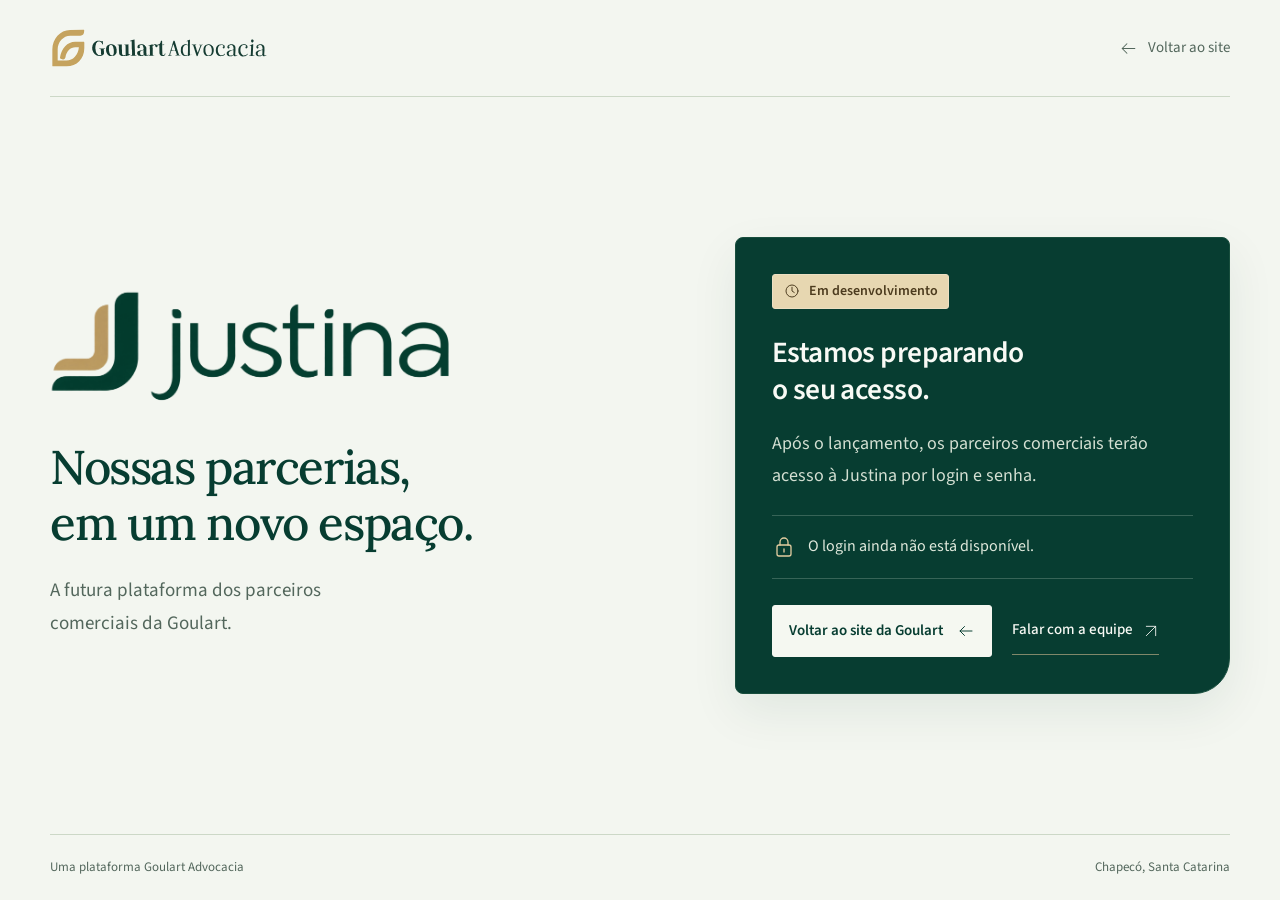
==== justina.html @ af2ab2da "feat: add Goulart website, Justina access and national presence" ====
<!doctype html>
<html lang="pt-BR">
<head>
  <meta charset="UTF-8"><meta name="viewport" content="width=device-width, initial-scale=1">
  <meta name="theme-color" content="#f3f6f0">
  <meta name="description" content="Justina, a futura plataforma dos parceiros comerciais da Goulart Advocacia. Conheça o novo espaço, que está em desenvolvimento.">
  <title>Justina | Área de parceiros Goulart</title>
  <link rel="icon" type="image/png" href="assets/justina/icone.png">
  <link rel="preload" href="assets/fonts/lora-500.ttf" as="font" type="font/ttf" crossorigin>
  <link rel="preload" href="assets/fonts/source-sans-3-400.ttf" as="font" type="font/ttf" crossorigin>
  <link rel="stylesheet" href="styles.css?v=18">
</head>
<body class="justina-page">
<a class="skip-link" href="#justina-content">Ir para o conteúdo</a>
<header class="justina-header">
  <a class="justina-goulart" href="index.html" aria-label="Voltar ao site da Goulart Advocacia"><img src="assets/goulart/logo-horizontal.svg" alt="" width="1200" height="240" decoding="async"></a>
  <a class="justina-back" href="index.html"><svg aria-hidden="true" viewBox="0 0 24 24"><path d="M20 12H4m6-6-6 6 6 6"/></svg>Voltar ao site</a>
</header>
<main class="justina-main" id="justina-content" tabindex="-1">
  <section class="justina-introduction" aria-labelledby="justina-title">
    <div class="justina-logo-viewport justina-logo"><img src="assets/justina/logo.png" alt="Justina" width="1944" height="809" fetchpriority="high" decoding="async"></div>
    <h1 id="justina-title">Nossas parcerias, em um novo espaço.</h1>
    <p>A futura plataforma dos parceiros comerciais da Goulart.</p>
  </section>
  <aside class="justina-notice" aria-labelledby="justina-notice-title">
    <p class="justina-status"><svg aria-hidden="true" viewBox="0 0 24 24"><circle cx="12" cy="12" r="8"/><path d="M12 7v5l3 2"/></svg>Em desenvolvimento</p>
    <h2 id="justina-notice-title">Estamos preparando o seu acesso.</h2>
    <p class="justina-description">Após o lançamento, os parceiros comerciais terão acesso à Justina por login e senha.</p>
    <div class="justina-access-state"><svg aria-hidden="true" viewBox="0 0 24 24"><rect x="5" y="10" width="14" height="11" rx="2"/><path d="M8 10V7a4 4 0 0 1 8 0v3m-4 4v3"/></svg><p>O login ainda não está disponível.</p></div>
    <div class="justina-actions"><a class="justina-return" href="index.html">Voltar ao site da Goulart<svg aria-hidden="true" viewBox="0 0 24 24"><path d="M20 12H4m6-6-6 6 6 6"/></svg></a><a class="justina-support" href="https://wa.me/5549998126093" target="_blank" rel="noopener noreferrer">Falar com a equipe<svg aria-hidden="true" viewBox="0 0 24 24"><path d="M5 19 19 5M5 5h14v14"/></svg></a></div>
  </aside>
</main>
<footer class="justina-footer"><p>Uma plataforma Goulart Advocacia</p><p>Chapecó, Santa Catarina</p></footer>
</body>
</html>
---- styles.css ----
/* Font files served with the site; licenses in assets/fonts/. */
@font-face { font-family: 'Lora'; font-style: normal; font-weight: 500; font-display: swap; src: url('assets/fonts/lora-500.ttf') format('truetype'); }
@font-face { font-family: 'Source Sans 3'; font-style: normal; font-weight: 400; font-display: swap; src: url('assets/fonts/source-sans-3-400.ttf') format('truetype'); }
@font-face { font-family: 'Source Sans 3'; font-style: normal; font-weight: 500; font-display: swap; src: url('assets/fonts/source-sans-3-500.ttf') format('truetype'); }
@font-face { font-family: 'Source Sans 3'; font-style: normal; font-weight: 600; font-display: swap; src: url('assets/fonts/source-sans-3-600.ttf') format('truetype'); }
@font-face { font-family: 'Source Sans 3'; font-style: normal; font-weight: 700; font-display: swap; src: url('assets/fonts/source-sans-3-700.ttf') format('truetype'); }
/* Goulart — landscape, document, continuity. */
:root {
  --forest: #153c32; --deep: #102e28; --paper: #f3f5f1; --white: #fff;
  --ink: #203e35; --muted: #50645c; --bronze: #d0bb90; --line: #d2ddd4;
  --bronze-ink: #70582f; --on-dark: #f8faf5; --on-dark-muted: #c5d6c8;
  --focus: #255d49;
  --serif: 'Lora', Georgia, serif; --sans: 'Source Sans 3', -apple-system, sans-serif;
  --text-size: 18px; --heading-size: clamp(34px, 3.25vw, 50px);
  --gutter: max(28px, calc((100vw - 1280px)/2));
  --space: clamp(88px, 8vw, 136px);
  --ease: cubic-bezier(.22,.68,0,1.01);
}
* { box-sizing: border-box; }
html { scroll-behavior: smooth; scroll-padding-top: 116px; }
body { margin: 0; background: var(--paper); color: var(--ink); font: var(--text-size)/1.75 var(--sans); -webkit-font-smoothing: antialiased; font-kerning: normal; font-synthesis: none; }
h1,h2,h3,h4,p { margin: 0; }
h1,h2,h3 { font-family: var(--serif); font-weight: 500; text-wrap: balance; }
::selection { background: var(--bronze); color: var(--deep); }
p,dd { text-wrap: pretty; }
a { color: inherit; text-decoration: none; }
button { font: inherit; cursor: pointer; }
a,button,summary { -webkit-tap-highlight-color: transparent; }
a:focus-visible,button:focus-visible,summary:focus-visible { outline: 2px solid var(--focus); outline-offset: 5px; }
.header,.hero { --focus: #e6cf9d; }
svg { width: 24px; height: 24px; fill: none; stroke: currentColor; stroke-width: 1.3; stroke-linecap: round; stroke-linejoin: round; flex-shrink: 0; }
[hidden] { display: none !important; }
.svg-library { position: absolute; width: 0; height: 0; overflow: hidden; }
.sr-only { position: absolute; width: 1px; height: 1px; overflow: hidden; clip: rect(0,0,0,0); white-space: nowrap; }
.skip-link { position: fixed; top: -80px; left: 20px; z-index: 80; padding: 12px 20px; background: #fff; color: var(--ink); }
.skip-link:focus { top: 12px; }
.reading-progress { position: fixed; inset: 0 0 auto; height: 3px; z-index: 60; background: #a0814a; transform: scaleX(var(--page-progress,0)); transform-origin: left; pointer-events: none; }
/* Navigation is a fixed, transparent layer that becomes mineral on scroll. */
.header { --nav-hover: #ffffff14; --nav-rule: #ffffff30; --nav-active: #e3cfaa; position: fixed; inset: 0 0 auto; z-index: 50; isolation: isolate; padding: 24px var(--gutter) 0; color: var(--on-dark); transition: background .25s,padding .25s,box-shadow .25s; }
.header-shell { position: relative; display: flex; align-items: center; justify-content: space-between; gap: 28px; min-height: 58px; padding-bottom: 22px; border-bottom: 1px solid var(--nav-rule); }
.header.is-scrolled { --focus: #255d49; --nav-hover: #e4ecdf; --nav-rule: #cad6c5; --nav-active: #153c32; padding: 14px var(--gutter); background: #f4f6f2f5; color: var(--ink); box-shadow: 0 4px 24px #102e2812; backdrop-filter: blur(16px); -webkit-backdrop-filter: blur(16px); }
.header.is-scrolled .header-shell { min-height: 54px; padding-bottom: 0; border-color: transparent; }
.header nav { display: flex; align-items: center; gap: 8px; }
.nav-services { position: relative; }
.nav-disclosure,.nav-link { position: relative; display: inline-flex; align-items: center; justify-content: space-between; gap: 10px; min-height: 48px; padding: 12px 14px; border: 0; border-radius: 4px; background: transparent; color: inherit; font: 500 16px/1.5 var(--sans); white-space: nowrap; transition: background .2s,color .2s; }
.nav-disclosure>svg { width: 17px; height: 17px; transition: transform .2s; }
.nav-disclosure[aria-expanded=true]>svg { transform: rotate(180deg); }
.nav-disclosure:hover,.nav-link:hover,.nav-disclosure[aria-expanded=true] { background: var(--nav-hover); }
.nav-disclosure.is-current,.nav-link.is-current { color: var(--nav-active); }
.nav-disclosure.is-current:after,.nav-link.is-current:after { content: ''; position: absolute; left: 14px; right: 14px; bottom: 5px; height: 2px; background: currentColor; }
.nav-practice { --focus: #255d49; position: absolute; top: calc(100% + 18px); left: 0; width: 640px; padding: 26px; border: 1px solid #d2ddd4; border-radius: 8px; background: #f8faf6; color: var(--ink); box-shadow: 0 24px 64px #102e2833; }
.nav-practice-intro { margin-bottom: 16px; color: var(--muted); font-size: 15px; font-weight: 500; }
.nav-practice-links { display: grid; grid-template-columns: repeat(2,minmax(0,1fr)); gap: 8px; }
.nav-practice-links>a { display: flex; align-items: center; gap: 14px; min-width: 0; min-height: 88px; padding: 16px 12px; border-radius: 4px; transition: background .2s; }
.nav-practice-links>a:hover { background: #e5edde; }
.nav-practice-links>a>svg { width: 25px; height: 25px; color: #4e6b43; }
.nav-practice-links>a>span { min-width: 0; }
.nav-practice-links strong { display: block; font-size: 18px; font-weight: 600; line-height: 1.4; }
.nav-practice-links small { display: block; margin-top: 4px; color: var(--muted); font-size: 14px; line-height: 1.5; }
.nav-practice-all { display: flex; align-items: center; justify-content: space-between; gap: 20px; min-height: 54px; margin-top: 16px; padding: 18px 12px 0; border-top: 1px solid var(--line); color: var(--ink); font-size: 15px; font-weight: 600; line-height: 1.5; }
.nav-practice-all>svg { width: 18px; height: 18px; }
.nav-fallback,.menu-toggle { display: none; }
.nav-backdrop { position: fixed; z-index: -1; inset: 0; width: 100%; height: 100%; padding: 0; border: 0; background: #102e287a; cursor: default; backdrop-filter: blur(3px); -webkit-backdrop-filter: blur(3px); }
/* A single panorama keeps the producer and the land in the same composition. */
.hero { position: relative; display: flex; flex-direction: column; min-height: 880px; min-height: clamp(840px,100svh,1000px); isolation: isolate; overflow: hidden; background: var(--deep); color: var(--on-dark); }
.hero-landscape { position: absolute; z-index: 0; inset: 0; overflow: hidden; background: var(--deep); }
.hero-rural-image { display: block; width: 100%; height: 100%; object-fit: cover; object-position: 78% 52%; animation: hero-landscape-in 1.8s var(--ease) both; }
.hero-landscape:after { content: ''; position: absolute; inset: 0; background: linear-gradient(90deg,#102e28 0%,#102e28ed 30%,#102e28c7 48%,#102e2852 68%,#102e2814 100%),linear-gradient(0deg,#102e28c9 0%,transparent 28%,transparent 74%,#102e28eb 100%); pointer-events: none; }
.hero-content { position: relative; z-index: 1; display: flex; flex: 1; flex-direction: column; justify-content: center; align-items: flex-start; width: min(780px,calc(100% - var(--gutter)*2)); margin-left: var(--gutter); padding: 184px 0 76px; }
.hero-kicker { margin-bottom: 26px; color: #e3cfaa; font-size: 16px; font-weight: 500; line-height: 1.5; animation: hero-copy-in .7s .05s both; }
.hero h1 { max-width: none; font-size: clamp(56px,6.05vw,92px); line-height: 1.13; letter-spacing: -.035em; text-wrap: initial; }
.title-line { display: block; overflow: hidden; padding-bottom: .14em; margin-bottom: -.14em; }
.title-line>span { display: block; white-space: nowrap; animation: hero-title-in 1.05s var(--ease) both; }
.title-line:nth-child(2)>span { animation-delay: .14s; }
.title-line:nth-child(3)>span { animation-delay: .28s; }
.hero-lead { max-width: 49ch; margin-top: 28px; color: #d4e0d5; font-size: 20px; line-height: 1.75; animation: hero-copy-in .8s .35s both; }
.hero-actions { display: flex; flex-wrap: wrap; align-items: center; gap: 20px 28px; margin-top: 32px; animation: hero-copy-in .8s .45s both; }
.hero-primary,.hero-secondary { display: inline-flex; align-items: center; justify-content: center; gap: 22px; min-height: 62px; font-size: 17px; font-weight: 600; line-height: 1.5; }
.hero-primary { padding: 16px 24px; border: 1px solid var(--bronze); border-radius: 3px; background: var(--bronze); color: var(--deep); transition: background .25s,border-color .25s; }
.hero-primary>svg { width: 20px; height: 20px; transition: transform .25s; }
.hero-primary:hover { border-color: #e3d0aa; background: #e3d0aa; }
.hero-primary:hover>svg { transform: translate(3px,-3px); }
.hero-secondary { gap: 10px; padding: 14px 0 10px; border-bottom: 1px solid #e3cfaa99; color: var(--on-dark); font-size: 16px; font-weight: 500; }
.hero-secondary>svg { width: 17px; height: 17px; transition: transform .25s; }
.hero-secondary:hover>svg { transform: translate(3px,-3px); }
.hero-primary:focus-visible { outline-color: var(--on-dark); }
.hero-footer { position: relative; z-index: 1; display: flex; align-items: center; justify-content: space-between; gap: 28px; margin: 0 var(--gutter); padding: 24px 0; border-top: 1px solid #ffffff38; animation: hero-copy-in .8s .6s both; }
.hero-location { display: flex; align-items: center; gap: 10px; color: #d4e0d5; font-size: 15px; line-height: 1.5; }
.hero-location>svg { width: 20px; height: 20px; color: #e3cfaa; }
.hero-explore { display: inline-flex; align-items: center; justify-content: center; gap: 16px; min-height: 44px; color: var(--on-dark); font-size: 14px; line-height: 1.5; }
.hero-explore>svg { width: 24px; height: 24px; transition: transform .25s; }
.hero-explore:hover>svg { transform: translateY(4px); }
@keyframes hero-title-in { from { transform: translateY(115%); } to { transform: translateY(0); } }
@keyframes hero-copy-in { from { opacity: 0; transform: translateY(12px); } to { opacity: 1; transform: translateY(0); } }
@keyframes hero-landscape-in { from { opacity: .3; transform: scale(1.055); } to { opacity: 1; transform: scale(1); } }
/* Content: service workspace, office and contact. */
.section { padding: var(--space) var(--gutter); }
.section h2 { font-size: clamp(38px,4.2vw,60px); line-height: 1.16; letter-spacing: -.035em; max-width: 22ch; }
.section-label { display: flex; align-items: center; gap: 12px; margin-bottom: 26px; color: var(--muted); font-size: 15px; font-weight: 600; line-height: 1.5; }
.section-label:before { content: ''; width: 24px; height: 2px; flex-shrink: 0; background: #92723e; }
.practice { background: #f4f6f2; }
.practice-heading,.office-heading { display: grid; grid-template-columns: 1.12fr .88fr; align-items: start; gap: clamp(48px,7vw,104px); margin-bottom: 56px; }
.practice-heading>div,.office-heading>div { min-width: 0; }
.practice-heading h2 { max-width: 18ch; }
.practice-summary { padding-top: 48px; color: var(--muted); }
.practice-summary>p:first-child { color: var(--ink); font-size: 21px; line-height: 1.65; max-width: 39ch; }
.practice-summary>p+p { margin-top: 18px; max-width: 43ch; font-size: 17px; line-height: 1.75; }
.practice-dossier { background: var(--white); border: 1px solid #cbd7ca; border-radius: 6px; box-shadow: 0 24px 72px #203e350c; }
.practice-navigation { display: grid; grid-template-columns: repeat(4,minmax(0,1fr)); background: #e6ede3; border-bottom: 1px solid #cbd7ca; border-radius: 5px 5px 0 0; }
.practice-option { position: relative; display: grid; grid-template-columns: 25px minmax(0,1fr) 16px; align-items: center; gap: 15px; width: 100%; min-height: 114px; padding: 26px 24px; border: 0; background: transparent; color: var(--ink); text-align: left; transition: background .25s,color .25s; }
.practice-option:first-child { border-radius: 5px 0 0; }
.practice-option:last-child { border-radius: 0 5px 0 0; }
.practice-option+.practice-option { border-left: 1px solid #cbd7ca; }
.practice-option>span { min-width: 0; }
.practice-option>svg { width: 25px; height: 25px; stroke-width: 1.45; }
.practice-option strong { display: block; font-size: 20px; font-weight: 600; line-height: 1.3; letter-spacing: -.015em; }
.practice-option small { display: block; margin-top: 7px; color: var(--muted); font-size: 14px; line-height: 1.5; }
.practice-option .practice-option-arrow { width: 16px; height: 16px; opacity: .45; transition: transform .25s,opacity .25s; }
.practice-option:after { content: ''; position: absolute; inset: auto 24px 0; height: 3px; background: var(--bronze); transform: scaleX(0); transform-origin: left; transition: transform .3s var(--ease); }
.practice-option.is-active { background: var(--forest); color: var(--on-dark); }
.practice-option.is-active small { color: var(--on-dark-muted); }
.practice-option.is-active:after { transform: scaleX(1); }
.practice-option:hover:not(.is-active) { background: #f6f8f3; }
.practice-option:hover .practice-option-arrow,.practice-option.is-active .practice-option-arrow { opacity: 1; transform: translate(2px,-2px); }
.practice-option:focus-visible { z-index: 2; outline-offset: -6px; }
.practice-option.is-active:focus-visible { outline-color: var(--bronze); }
.practice-workspace { display: grid; grid-template-columns: .35fr .65fr; align-items: stretch; }
.practice-visual { position: relative; min-width: 0; margin: 0; min-height: 620px; overflow: hidden; isolation: isolate; border-radius: 0 0 0 5px; background: var(--deep); }
.practice-visual img { display: block; position: absolute; inset: 0; width: 100%; height: 100%; object-fit: cover; object-position: 43% center; }
.practice-visual:after { content: ''; position: absolute; z-index: 1; inset: 0; background: linear-gradient(180deg,transparent 35%,#102e2814 52%,#102e28ed 100%); pointer-events: none; }
.practice-visual figcaption { position: absolute; z-index: 2; left: 36px; right: 36px; bottom: 40px; color: var(--on-dark); }
.practice-visual figcaption>span { display: block; color: #e3d2b0; font-size: 14px; line-height: 1.6; margin-bottom: 16px; }
.practice-visual figcaption>p { font: 500 clamp(28px,2.5vw,36px)/1.25 var(--serif); letter-spacing: -.025em; max-width: 14ch; text-wrap: balance; }
.service-stage { position: relative; display: grid; min-width: 0; min-height: 800px; }
.service-panel { min-width: 0; grid-area: 1/1; }
.service-body { display: flex; flex-direction: column; height: 100%; padding: clamp(32px,3.4vw,48px); }
.service-tag { margin-bottom: 14px; color: var(--bronze-ink); font-size: 15px; font-weight: 600; line-height: 1.5; }
.service-body h3 { max-width: 28ch; font: 600 clamp(29px,2.6vw,38px)/1.18 var(--sans); letter-spacing: -.025em; text-wrap: balance; }
.service-intro { margin-top: 22px; color: var(--muted); font-size: 18px; line-height: 1.7; max-width: 68ch; }
.service-actions { margin: 26px 0 0; }
.service-actions>div { display: grid; grid-template-columns: minmax(135px,.34fr) minmax(0,.66fr); align-items: baseline; gap: 24px; padding: 18px 0; border-top: 1px solid var(--line); }
.service-actions dt { font-size: 17px; font-weight: 600; line-height: 1.5; letter-spacing: -.01em; }
.service-actions dd { margin: 0; color: var(--muted); font-size: 17px; line-height: 1.65; }
.service-example { display: flex; gap: 16px; align-items: start; margin-top: 18px; margin-bottom: 28px; padding: 22px 24px; background: #eef3eb; border-radius: 3px; }
.service-example>svg { width: 25px; height: 25px; margin-top: 2px; color: #59724d; }
.service-example>div { min-width: 0; }
.service-example h4 { font: 600 15px/1.5 var(--sans); color: var(--ink); }
.service-example p { margin-top: 7px; color: var(--muted); font-size: 16px; line-height: 1.65; }
.service-contact { display: inline-flex; align-items: center; justify-content: space-between; gap: 20px; width: 100%; min-height: 56px; margin-top: auto; padding: 14px 0 0; border-top: 1px solid var(--line); color: var(--ink); font-size: 17px; font-weight: 600; line-height: 1.5; }
.service-contact>svg { width: 36px; height: 36px; padding: 8px; border: 1px solid #a7b8a7; border-radius: 50%; transition: background .25s,color .25s,transform .25s; }
.service-contact:hover>svg { background: var(--forest); color: var(--on-dark); transform: translate(2px,-2px); }
.office { --focus: #e6cf9d; background: var(--forest); color: var(--on-dark); }
.office .section-label { color: #d5dfd2; }
.office .section-label:before { background: var(--bronze); }
.office-heading { margin-bottom: 64px; }
.office-identity h2 { max-width: 20ch; }
.office-introduction { padding-top: 48px; }
.office-introduction>p { color: var(--on-dark-muted); font-size: 18px; line-height: 1.8; max-width: 47ch; }
.office-introduction>p:first-child { color: var(--on-dark); font-size: 20px; line-height: 1.65; }
.office-introduction>p+p { margin-top: 20px; }
.office-profile { display: inline-flex; align-items: center; justify-content: space-between; gap: 24px; min-height: 48px; max-width: 100%; margin-top: 20px; padding: 10px 0; border-bottom: 1px solid #d0bb9070; color: #e5d4b2; font-size: 16px; line-height: 1.6; }
.office-profile svg { width: 18px; height: 18px; }
.office-process { --focus: #255d49; padding: 40px 44px 44px; border-radius: 5px; background: #edf2e9; color: var(--ink); scroll-margin-top: 32px; }
.process-heading { display: flex; justify-content: space-between; align-items: baseline; gap: 32px; padding-bottom: 30px; border-bottom: 1px solid #c8d5c4; }
.process-heading>p { flex-shrink: 0; color: var(--bronze-ink); font-size: 15px; font-weight: 600; }
.process-heading>h3 { font: 600 27px/1.3 var(--sans); letter-spacing: -.02em; }
.steps { position: relative; margin-top: 36px; --journey: 0; }
.process-list { position: relative; display: grid; grid-template-columns: repeat(3,minmax(0,1fr)); gap: 40px; margin: 0; padding: 0; list-style: none; }
.process-list>li { min-width: 0; padding: 0; }
.process-list>li:first-child { padding-left: 0; }
.process-list>li:last-child { padding-right: 0; }
.step-number { position: relative; z-index: 1; display: block; width: 54px; margin-bottom: 24px; background: #edf2e9; color: var(--bronze-ink); font: 500 30px/1.25 var(--serif); font-variant-numeric: lining-nums tabular-nums; }
.process-list h4 { font: 600 23px/1.3 var(--sans); letter-spacing: -.015em; }
.process-list p { margin-top: 14px; color: var(--muted); font-size: 17px; line-height: 1.75; }
.steps-track { position: absolute; top: 19px; left: 0; right: calc((100% - 80px) / 3 - 54px); height: 1px; background: #bdcdba; }
.steps-track>span { display: block; width: 100%; height: 100%; background: #92723e; transform: scaleX(var(--journey)); transform-origin: left; }
.contact { display: grid; grid-template-columns: 1fr 1fr; align-items: start; gap: clamp(56px,7vw,104px); background: #f4f6f2; }
.contact-invitation { min-width: 0; padding-top: 8px; }
.contact h2 { max-width: 17ch; }
.contact-invitation>p:not(.section-label):not(.selected-subject):not(.contact-channel) { max-width: 45ch; margin-top: 28px; color: var(--muted); font-size: 18px; line-height: 1.8; }
.selected-subject { margin-top: 24px; padding: 14px 18px; border-left: 3px solid #92723e; background: #e7eddf; color: var(--bronze-ink); font-size: 16px; line-height: 1.65; }
.contact-button { display: flex; align-items: center; justify-content: space-between; gap: 24px; width: min(100%,440px); min-height: 92px; margin-top: 30px; padding: 20px 22px 20px 26px; background: var(--forest); color: var(--on-dark); border-radius: 3px; transition: background .25s; }
.contact-button>span:first-child { min-width: 0; font-size: 20px; font-weight: 600; line-height: 1.35; }
.contact-button small { display: block; margin-top: 5px; color: var(--on-dark-muted); font-size: 14px; font-weight: 400; line-height: 1.5; }
.contact-button-icon { display: grid; place-items: center; flex-shrink: 0; width: 44px; height: 44px; background: #ffffff12; border: 1px solid #ffffff50; border-radius: 50%; transition: background .25s,color .25s; }
.contact-button-icon>svg { width: 21px; height: 21px; transition: transform .25s; }
.contact-button:hover { background: var(--deep); }
.contact-button:hover .contact-button-icon { background: var(--bronze); color: var(--deep); }
.contact-button:hover svg { transform: translate(2px,-2px); }
.contact-channel { margin-top: 12px; color: var(--muted); font-size: 14px; line-height: 1.6; }
.contact-information { min-width: 0; padding: 36px 40px; border: 1px solid #d0ddcc; border-radius: 5px; background: #e7eee2; }
.contact-location { display: flex; align-items: start; gap: 20px; }
.location-icon { display: grid; place-items: center; flex-shrink: 0; width: 48px; height: 48px; border: 1px solid #b0c1a8; border-radius: 50%; }
.location-icon>svg { width: 25px; height: 25px; }
.contact-location>div { min-width: 0; }
.contact-location h3 { margin-bottom: 16px; font: 600 23px/1.3 var(--sans); letter-spacing: -.02em; }
.contact-location address { font-size: 17px; font-style: normal; line-height: 1.75; }
.contact-location p { max-width: 34ch; margin-top: 14px; color: var(--muted); font-size: 15px; line-height: 1.7; }
.contact-documents { margin-top: 32px; border-top: 1px solid #bdcdb7; }
.contact-documents summary { display: flex; align-items: center; justify-content: space-between; gap: 20px; min-height: 72px; padding: 22px 0; cursor: pointer; list-style: none; font-size: 17px; font-weight: 600; line-height: 1.5; }
.contact-documents summary::-webkit-details-marker { display: none; }
.contact-documents summary>span { display: grid; place-items: center; width: 28px; height: 28px; flex-shrink: 0; border: 1px solid #9db194; border-radius: 50%; font-size: 20px; font-weight: 400; line-height: 1; transition: transform .25s,background .25s; }
.contact-documents[open] summary>span { transform: rotate(45deg); background: #d5e1cc; }
.details-content { color: var(--muted); font-size: 16px; line-height: 1.75; }
.details-content ul { padding-left: 19px; margin: 16px 0; }
.details-content li+li { margin-top: 7px; }

@media (max-width: 1100px) {
.practice-heading,.office-heading { gap: 48px; }
.practice-option { padding: 24px 20px; grid-template-columns: 24px minmax(0,1fr); gap: 12px; }
.practice-option .practice-option-arrow { display: none; }
.practice-option strong { font-size: 19px; }
.practice-option small { font-size: 13px; }
.practice-workspace { grid-template-columns: .32fr .68fr; }
.practice-visual figcaption { left: 26px; right: 26px; bottom: 32px; }
.service-body { padding: 34px; }
.service-actions>div { grid-template-columns: minmax(130px,.35fr) minmax(0,.65fr); gap: 20px; }
.service-intro { font-size: 17px; }
.service-example { padding: 20px; }
.office-process { padding: 32px; }
.process-list { gap: 28px; }
.steps-track { right: calc((100% - 56px) / 3 - 54px); }
.process-list h4 { font-size: 21px; }
.contact { gap: 48px; }
.contact-information { padding: 30px; }
.contact-location { gap: 14px; }
.location-icon { width: 36px; height: 36px; }
.location-icon>svg { width: 22px; height: 22px; }
.contact-location h3 { font-size: 22px; }
.contact-button { padding-left: 22px; gap: 18px; }}
@media (min-width: 761px) and (max-width: 960px) {
.practice-navigation { grid-template-columns: repeat(2,minmax(0,1fr)); }
.practice-option { min-height: 98px; }
.practice-option:nth-child(3) { border-left: 0; }
.practice-option:nth-child(n+3) { border-top: 1px solid #cbd7ca; }
.practice-option:first-child { border-radius: 5px 0 0; }
.practice-option:nth-child(2) { border-radius: 0 5px 0 0; }
.practice-option:last-child { border-radius: 0; }
.practice-workspace { grid-template-columns: .3fr .7fr; }
.practice-visual figcaption { left: 22px; right: 22px; }
.practice-visual figcaption>p { font-size: 27px; }
.service-body { padding: 30px; }
.service-actions>div { grid-template-columns: 1fr; gap: 7px; padding: 17px 0; }
.service-example>svg { display: none; }
.practice-summary,.office-introduction { padding-top: 44px; }
.practice-summary>p:first-child,.office-introduction>p:first-child { font-size: 19px; }
.office-introduction>p { font-size: 17px; }
.process-heading>h3 { font-size: 24px; }
.process-list { gap: 24px; }
.steps-track { right: calc((100% - 48px) / 3 - 54px); }
.process-list p { font-size: 16px; }
.contact-location { display: block; }
.location-icon { margin-bottom: 20px; }
.contact-information { padding: 28px; }
.contact-documents summary { font-size: 16px; gap: 12px; }}
@media (max-width: 760px) {
:root { --gutter: 24px; --space: 76px; --text-size: 17px; --heading-size: clamp(30px,7.7vw,40px); }
html { scroll-padding-top: 104px; }
.section h2 { font-size: clamp(34px,8.7vw,48px); line-height: 1.18; letter-spacing: -.03em; }
.section-label { margin-bottom: 22px; font-size: 14px; }
.practice-heading,.office-heading { grid-template-columns: 1fr; gap: 26px; margin-bottom: 34px; }
.practice-heading h2 { max-width: 19ch; }
.practice-summary,.office-introduction { padding-top: 0; }
.practice-summary>p:first-child { font-size: 19px; line-height: 1.7; max-width: 45ch; }
.practice-summary>p+p { margin-top: 14px; font-size: 17px; }
.practice-navigation { grid-template-columns: repeat(2,minmax(0,1fr)); }
.practice-option { min-height: 96px; padding: 20px 18px; gap: 12px; grid-template-columns: 22px minmax(0,1fr); }
.practice-option>svg { width: 22px; height: 22px; }
.practice-option strong { font-size: 18px; }
.practice-option small { font-size: 13px; margin-top: 6px; }
.practice-option .practice-option-arrow { display: none; }
.practice-option:nth-child(3) { border-left: 0; }
.practice-option:nth-child(n+3) { border-top: 1px solid #cbd7ca; }
.practice-option:first-child { border-radius: 5px 0 0; }
.practice-option:nth-child(2) { border-radius: 0 5px 0 0; }
.practice-option:last-child { border-radius: 0; }
.practice-option:after { left: 18px; right: 18px; }
.practice-workspace { grid-template-columns: 1fr; }
.service-stage { grid-row: 1; min-height: 0; }
.service-body { padding: 30px; }
.service-tag { font-size: 14px; margin-bottom: 12px; }
.service-body h3 { font-size: clamp(28px,6.5vw,34px); line-height: 1.2; }
.service-intro { margin-top: 22px; font-size: 17px; line-height: 1.75; }
.service-actions { margin-top: 26px; }
.service-actions>div { grid-template-columns: minmax(135px,.35fr) minmax(0,.65fr); gap: 22px; padding: 20px 0; }
.service-actions dt,.service-actions dd { font-size: 17px; }
.service-example { gap: 14px; padding: 20px; margin: 16px 0 24px; }
.service-example>svg { width: 22px; height: 22px; }
.service-contact { font-size: 16px; }
.practice-visual { grid-row: 2; height: 220px; min-height: 0; border-radius: 0 0 5px 5px; }
.practice-visual img { object-position: center 54%; }
.practice-visual:after { background: linear-gradient(90deg,#102e28d9,transparent 95%); }
.practice-visual figcaption { left: 28px; right: 28px; bottom: 28px; }
.practice-visual figcaption>span { font-size: 13px; margin-bottom: 12px; }
.practice-visual figcaption>p { font-size: 26px; max-width: 15ch; }
.office-introduction>p { font-size: 17px; max-width: 48ch; }
.office-introduction>p:first-child { font-size: 19px; }
.office-profile { font-size: 15px; }
.office-process { padding: 28px; }
.process-heading { display: block; padding-bottom: 24px; }
.process-heading>p { font-size: 14px; margin-bottom: 12px; }
.process-heading>h3 { font-size: 26px; max-width: 23ch; }
.steps { margin-top: 28px; }
.process-list { grid-template-columns: 1fr; gap: 0; }
.process-list>li { display: grid; grid-template-columns: 42px minmax(0,1fr); gap: 20px; padding: 0 0 26px; }
.process-list>li+li { padding-top: 26px; border-top: 1px solid #c8d5c4; }
.process-list>li:last-child { padding-bottom: 0; }
.step-number { width: 42px; margin-bottom: 0; padding-bottom: 12px; font-size: 28px; }
.process-list h4 { font-size: 22px; }
.process-list p { margin-top: 12px; font-size: 17px; }
.steps-track { top: 18px; bottom: 80px; left: 15px; right: auto; width: 1px; height: auto; }
.steps-track>span { transform: scaleY(var(--journey)); transform-origin: top; }
.contact { grid-template-columns: 1fr; gap: 36px; }
.contact-invitation { padding-top: 0; }
.contact h2 { max-width: 19ch; }
.contact-invitation>p:not(.section-label):not(.selected-subject):not(.contact-channel) { font-size: 17px; line-height: 1.8; margin-top: 24px; }
.contact-button { width: min(100%,440px); min-height: 86px; margin-top: 26px; padding: 18px 22px; }
.contact-button>span:first-child { font-size: 19px; }
.contact-information { padding: 30px; }
.contact-location { display: flex; gap: 18px; }
.location-icon { width: 42px; height: 42px; }
.contact-location h3 { font-size: 23px; }
.contact-location address { font-size: 17px; }
.contact-documents { margin-top: 28px; }}
@media (max-width: 520px) {
.practice-option { display: block; min-height: 82px; padding: 18px 16px; }
.practice-option>svg,.practice-option small { display: none; }
.practice-option strong { font-size: 17px; line-height: 1.45; }
.practice-option:after { left: 16px; right: 16px; }
.service-body { padding: 28px 24px; }
.service-actions>div { grid-template-columns: 1fr; gap: 8px; padding: 20px 0; }
.service-example { display: block; padding: 20px; }
.service-example>svg { display: none; }
.service-example h4 { font-size: 15px; }
.service-contact>svg { width: 32px; height: 32px; padding: 7px; }
.practice-visual { height: 210px; }
.practice-visual figcaption { left: 24px; right: 24px; }
.office-process { padding: 26px 24px; }
.process-list>li { grid-template-columns: 34px minmax(0,1fr); gap: 16px; }
.step-number { width: 34px; font-size: 26px; }
.process-list h4 { font-size: 21px; }
.steps-track { left: 13px; }
.contact-information { padding: 26px 24px; }
.contact-location { display: block; }
.location-icon { margin-bottom: 20px; }
.contact-location h3 { font-size: 23px; }
.contact-documents summary { gap: 12px; font-size: 17px; }
.contact-button { gap: 14px; padding: 18px 20px; }
.contact-button small { font-size: 13px; }
.contact-button-icon { width: 38px; height: 38px; }}
@media (max-width: 370px) {
:root { --gutter: 20px; }
.practice-option strong { font-size: 16px; }
.service-body { padding: 26px 20px; }
.service-body h3 { font-size: 27px; }
.service-example { padding: 18px; }
.service-contact { font-size: 15px; gap: 12px; }
.office-process,.contact-information { padding: 26px 20px; }
.process-list>li { grid-template-columns: 30px minmax(0,1fr); gap: 12px; }
.step-number { width: 30px; }
.process-list h4 { font-size: 20px; }
.process-heading>h3 { font-size: 25px; }
.contact-button { padding: 18px; }
.contact-button>span:first-child { font-size: 18px; }}
@media (prefers-reduced-motion: reduce) {
html { scroll-behavior: auto; }
*,*:before,*:after { animation: none !important; transition: none !important; }
.steps-track>span { transform: none; }}

/* The navigation becomes a disclosure at the width its labels need. */
@media (min-width: 1024px) and (max-width: 1150px) {
  .header-shell { gap: 20px; }
  .header nav { gap: 0; }
  .nav-disclosure,.nav-link { padding: 12px 10px; font-size: 15px; }
  .nav-practice { width: 600px; }
}
@media (max-width: 1023px) {
  .header { padding: 18px var(--gutter) 0; }
  .header-shell { min-height: 52px; padding-bottom: 18px; gap: 16px; }
  .header.is-scrolled { padding: 14px var(--gutter); }
  .header.is-scrolled .header-shell { min-height: 48px; }
  .menu-toggle { display: inline-flex; align-items: center; justify-content: center; gap: 12px; min-width: 100px; min-height: 46px; padding: 12px 14px; border: 1px solid var(--nav-rule); border-radius: 3px; background: transparent; color: inherit; font-size: 14px; font-weight: 500; line-height: 1.4; }
  .menu-icon { position: relative; display: block; width: 20px; height: 18px; }
  .menu-icon>i { position: absolute; display: block; width: 20px; height: 1px; left: 0; top: 5px; background: currentColor; transition: transform .25s; }
  .menu-icon>i+i { top: 12px; }
  .menu-toggle[aria-expanded=true] .menu-icon>i:first-child { transform: translateY(3.5px) rotate(45deg); }
  .menu-toggle[aria-expanded=true] .menu-icon>i:last-child { transform: translateY(-3.5px) rotate(-45deg); }
  .header.is-menu-open { --focus: #e6cf9d; --nav-rule: #ffffff40; background: var(--deep); color: var(--on-dark); box-shadow: none; }
  .header nav { --focus: #255d49; position: absolute; z-index: 2; top: 100%; left: calc(-1*var(--gutter)); right: calc(-1*var(--gutter)); display: none; flex-direction: column; align-items: stretch; gap: 0; max-height: 80vh; max-height: calc(100dvh - 100px); padding: 16px var(--gutter) 26px; overflow-y: auto; overscroll-behavior: contain; background: #f4f6f2; color: var(--ink); box-shadow: 0 28px 44px #102e2826; }
  .header.is-scrolled nav { top: calc(100% + 14px); }
  .header nav.is-open { display: flex; }
  .nav-services { width: 100%; }
  .nav-disclosure,.nav-link { display: flex; width: 100%; min-height: 62px; padding: 18px 0; border-radius: 0; font-size: 21px; line-height: 1.35; }
  .nav-link { border-top: 1px solid #d2ddd4; }
  .nav-disclosure:hover,.nav-link:hover,.nav-disclosure[aria-expanded=true] { background: transparent; color: var(--forest); }
  .nav-disclosure>svg { width: 20px; height: 20px; }
  .nav-disclosure.is-current,.nav-link.is-current { color: var(--forest); }
  .nav-disclosure.is-current:after,.nav-link.is-current:after { left: 0; right: auto; width: 30px; bottom: 8px; }
  .nav-practice { position: static; width: 100%; padding: 12px; margin: 0 0 18px; border-color: #cedbc7; border-radius: 5px; background: #e7eee2; box-shadow: none; }
  .nav-practice-intro { display: none; }
  .nav-practice-links>a { min-height: 76px; padding: 14px 12px; gap: 12px; }
  .nav-practice-links>a:hover { background: #d7e4ce; }
  .nav-practice-links strong { font-size: 18px; }
  .nav-practice-links small { font-size: 14px; }
  .nav-practice-all { margin-top: 10px; padding: 16px 12px 4px; font-size: 15px; }
  .hero-content { padding-top: 166px; padding-bottom: 68px; }
  .hero h1 { font-size: clamp(56px,7.7vw,76px); }
  .hero-lead { max-width: 46ch; font-size: 19px; }
}
@media (max-width: 760px) {
  .header-shell { min-height: 48px; padding-bottom: 16px; }
  .header.is-scrolled { padding: 12px var(--gutter); }
  .header nav { top: 100%; max-height: calc(100dvh - 88px); }
  .header.is-scrolled nav { top: calc(100% + 12px); }
  .hero { min-height: 0; }
  .hero-landscape { inset: auto 0 0; height: 46%; }
  .hero-rural-image { object-position: 86% center; }
  .hero-landscape:after { background: linear-gradient(180deg,#102e28 0%,#102e28a8 22%,#102e2800 56%),linear-gradient(0deg,#102e28f2 0%,#102e2829 40%,transparent 65%); }
  .hero-content { width: calc(100% - var(--gutter)*2); margin: 0 var(--gutter); padding: 154px 0 300px; }
  .hero-kicker { margin-bottom: 24px; font-size: 14px; }
  .hero h1 { font-size: clamp(36px,11.2vw,68px); line-height: 1.16; letter-spacing: -.035em; }
  .hero-lead { max-width: 47ch; margin-top: 24px; font-size: 18px; line-height: 1.75; }
  .hero-actions { gap: 16px; margin-top: 26px; }
  .hero-primary { min-height: 58px; padding: 15px 16px; gap: 14px; font-size: 15px; }
  .hero-primary>svg { width: 18px; height: 18px; }
  .hero-secondary { min-height: 54px; gap: 8px; font-size: 15px; }
  .hero-secondary>svg { width: 16px; height: 16px; }
  .hero-footer { gap: 16px; padding: 18px 0; }
  .hero-location { gap: 8px; font-size: 13px; }
  .hero-location>svg { width: 18px; height: 18px; }
  .hero-explore { width: 44px; height: 44px; flex-shrink: 0; border: 1px solid #ffffff50; border-radius: 50%; }
  .hero-explore>span { position: absolute; width: 1px; height: 1px; overflow: hidden; clip: rect(0,0,0,0); white-space: nowrap; }
  .hero-explore>svg { width: 20px; height: 20px; }
}
@media (max-width: 599px) {
  .nav-practice-links { grid-template-columns: 1fr; gap: 0; }
  .nav-practice-links>a { min-height: 74px; }
  .nav-practice-links>a+a { border-top: 1px solid #cbd8c3; border-radius: 0; }
}
@media (max-width: 370px) {
  .menu-toggle { min-width: 94px; padding: 11px 12px; gap: 10px; }
  .hero-kicker { font-size: 13px; }
  .hero-lead { font-size: 17px; }
  .hero-content { padding-top: 148px; padding-bottom: 280px; }
}
@media (min-width: 1800px) {
  .hero-content { width: 800px; padding-top: 190px; padding-bottom: 90px; }
  .hero-rural-image { object-position: center 52%; }
}
@media (prefers-reduced-motion: reduce) {
  .hero-rural-image,.title-line>span,.hero-kicker,.hero-lead,.hero-actions,.hero-footer { animation: none; }
}

/* Footer: identity, orientation and a direct route to the team. */
.footer { --focus: #e6cf9d; padding: 76px var(--gutter) 28px; background: var(--deep); color: var(--on-dark); }
.footer-main { display: grid; grid-template-columns: minmax(0,1.2fr) minmax(150px,.7fr) minmax(0,1.1fr); align-items: start; gap: 64px; }
.footer-identity,.footer-navigation,.footer-attendance { min-width: 0; }
.footer-positioning { max-width: 20ch; margin-top: 28px; color: #d4e0d5; font: 500 27px/1.35 var(--serif); letter-spacing: -.015em; text-wrap: balance; }
.footer-socials { display: flex; flex-wrap: wrap; align-items: center; gap: 12px 22px; margin-top: 26px; }
.footer-socials>a { display: inline-flex; align-items: center; gap: 10px; min-height: 48px; color: var(--on-dark); font-size: 15px; line-height: 1.5; }
.footer-social-icon { display: grid; place-items: center; width: 44px; height: 44px; flex-shrink: 0; border: 1px solid #c5d6c850; border-radius: 50%; transition: background .2s,border-color .2s,color .2s; }
.footer-social-icon>svg { width: 22px; height: 22px; }
.footer-socials>a:hover .footer-social-icon { border-color: var(--bronze); background: var(--bronze); color: var(--deep); }
.footer h3 { margin: 6px 0 20px; color: #e3cfaa; font: 600 16px/1.5 var(--sans); }
.footer-links { display: flex; flex-direction: column; align-items: flex-start; gap: 2px; }
.footer-links>a { display: inline-flex; align-items: center; min-height: 44px; max-width: 100%; padding: 7px 0; color: var(--on-dark-muted); font-size: 17px; line-height: 1.6; text-decoration: underline; text-decoration-color: transparent; text-underline-offset: 5px; transition: color .2s,text-decoration-color .2s; }
.footer-links>a:hover { color: var(--on-dark); text-decoration-color: var(--bronze); }
.footer-whatsapp { display: flex; align-items: center; gap: 14px; min-height: 64px; max-width: 100%; }
.footer-whatsapp-icon { display: grid; place-items: center; flex-shrink: 0; width: 48px; height: 48px; border: 1px solid #c5d6c850; border-radius: 50%; color: var(--on-dark); transition: background .2s,border-color .2s,color .2s; }
.footer-whatsapp-icon>svg { width: 27px; height: 27px; }
.footer-whatsapp>span:last-child { min-width: 0; }
.footer-whatsapp strong { display: block; color: var(--on-dark); font-size: 24px; font-weight: 600; line-height: 1.35; letter-spacing: -.02em; }
.footer-whatsapp small { display: block; margin-top: 6px; color: var(--on-dark-muted); font-size: 14px; line-height: 1.6; }
.footer-whatsapp:hover .footer-whatsapp-icon { border-color: var(--bronze); background: var(--bronze); color: var(--deep); }
.footer-location-row { display: flex; align-items: center; justify-content: space-between; gap: 18px; margin-top: 28px; padding-top: 22px; border-top: 1px solid #c5d6c82b; }
.footer-location-row>p { color: var(--on-dark-muted); font-size: 15px; line-height: 1.6; }
.back-top { display: grid; place-items: center; flex-shrink: 0; width: 44px; height: 44px; border: 1px solid #c5d6c850; border-radius: 50%; transition: background .2s; }
.back-top>svg { width: 20px; height: 20px; transition: transform .2s; }
.back-top:hover { background: #ffffff14; }
.back-top:hover>svg { transform: translateY(-3px); }
.footer-bottom { display: flex; align-items: start; justify-content: space-between; gap: 24px 48px; margin-top: 52px; padding-top: 24px; padding-right: 80px; border-top: 1px solid #c5d6c82b; color: var(--on-dark-muted); font-size: 13px; line-height: 1.8; }
.footer-bottom>p:last-child { max-width: 57ch; }
.contact-button-icon>.whatsapp-icon { width: 26px; height: 26px; }
/* A persistent contact control, with a label on hover and keyboard focus. */
.whatsapp-float { position: fixed; z-index: 40; right: max(24px,env(safe-area-inset-right,0px)); bottom: calc(24px + env(safe-area-inset-bottom,0px)); display: grid; place-items: center; width: 62px; height: 62px; border: 3px solid #fff; border-radius: 50%; background: #17834a; color: #fff; box-shadow: 0 6px 24px #102e2838; transition: background .2s,transform .2s,box-shadow .2s; }
.whatsapp-float>svg { width: 32px; height: 32px; }
.whatsapp-float:hover { background: #11673b; transform: translateY(-3px); box-shadow: 0 10px 28px #102e2845; }
.whatsapp-float:focus-visible { outline: 3px solid #fff; outline-offset: 3px; box-shadow: 0 0 0 8px var(--forest),0 6px 24px #102e2840; }
.whatsapp-tooltip { position: absolute; top: 50%; right: calc(100% + 14px); padding: 10px 14px; border: 1px solid #d2ddd4; border-radius: 4px; background: #fff; color: var(--ink); box-shadow: 0 4px 20px #102e281a; font-size: 15px; font-weight: 600; line-height: 1.5; white-space: nowrap; opacity: 0; visibility: hidden; transform: translate(5px,-50%); transition: opacity .2s,transform .2s,visibility .2s; pointer-events: none; }
.whatsapp-float:hover .whatsapp-tooltip,.whatsapp-float:focus-visible .whatsapp-tooltip { opacity: 1; visibility: visible; transform: translate(0,-50%); }
@media (min-width: 961px) and (max-width: 1150px) {
  .footer-main { gap: 40px; }
  .footer-whatsapp strong { font-size: 22px; }
  .footer-whatsapp { gap: 12px; }
  .footer-whatsapp-icon { width: 44px; height: 44px; }
}
@media (min-width: 761px) and (max-width: 960px) {
  .footer-main { grid-template-columns: repeat(2,minmax(0,1fr)); gap: 40px; }
  .footer-identity { grid-column: 1/-1; display: flex; align-items: flex-end; justify-content: space-between; gap: 32px; }
  .footer-socials { flex-shrink: 0; margin-top: 0; gap: 14px; }
  .footer-whatsapp strong { font-size: 23px; }
}
@media (max-width: 760px) {
  .footer { padding: 56px var(--gutter) calc(104px + env(safe-area-inset-bottom,0px)); }
  .footer-main { grid-template-columns: 1fr; gap: 36px; }
  .footer-positioning { margin-top: 24px; font-size: 26px; max-width: 22ch; }
  .footer-socials { margin-top: 22px; gap: 12px 22px; }
  .footer h3 { margin: 0 0 14px; }
  .footer-links { flex-direction: row; flex-wrap: wrap; gap: 4px 24px; }
  .footer-links>a { min-height: 44px; font-size: 16px; }
  .footer-whatsapp strong { font-size: 24px; }
  .footer-location-row { margin-top: 22px; padding-top: 20px; }
  .footer-bottom { flex-direction: column; gap: 10px; margin-top: 36px; padding-top: 24px; padding-right: 0; font-size: 13px; }
  .whatsapp-float { right: max(16px,env(safe-area-inset-right,0px)); bottom: calc(16px + env(safe-area-inset-bottom,0px)); width: 56px; height: 56px; }
  .whatsapp-float>svg { width: 29px; height: 29px; }
  .whatsapp-tooltip { display: none; }
}
@media (max-width: 370px) {
  .footer-whatsapp { gap: 12px; }
  .footer-whatsapp strong { font-size: 22px; }
  .footer-whatsapp-icon { width: 44px; height: 44px; }
}

/* National presence: a bronze-pinned territory, inspired by the office's physical map. */
.reach { --focus: #255d49; background: #e9eee3; color: var(--forest); }
.reach-layout { display: grid; grid-template-columns: minmax(0,.9fr) minmax(0,1.1fr); align-items: center; gap: clamp(40px,5vw,72px); }
.reach-copy { position: relative; z-index: 1; min-width: 0; }
.reach .section-label { margin-bottom: 24px; color: #52634e; }
.reach h2 { max-width: 18ch; font-size: clamp(40px,4.1vw,58px); line-height: 1.15; letter-spacing: -.035em; }
.reach-lead { max-width: 43ch; margin-top: 28px; color: #435e4a; font-size: 19px; line-height: 1.75; }
.reach-explorer { max-width: 440px; margin-top: 32px; }
.reach-explorer-label { margin-bottom: 8px; color: #435e4a; font-size: 14px; line-height: 1.5; }
.reach-controls { display: grid; grid-template-columns: repeat(3,minmax(0,1fr)); gap: 2px 16px; }
.reach-controls>button { position: relative; min-width: 0; min-height: 46px; padding: 10px 0; border: 0; border-bottom: 1px solid #b6c5af; background: transparent; color: #435e4a; text-align: left; font: 500 16px/1.5 var(--sans); transition: color .2s,border-color .2s; }
.reach-controls>button:after { content: ''; position: absolute; left: 0; right: 0; bottom: -1px; height: 3px; background: #80622f; transform: scaleX(0); transform-origin: left; transition: transform .22s var(--ease); }
.reach-controls>button[aria-pressed=true] { color: var(--deep); font-weight: 600; }
.reach-controls>button[aria-pressed=true]:after { transform: scaleX(1); }
.reach-controls>button:hover { color: var(--deep); border-color: #80622f; }
.reach-controls>button:focus-visible { z-index: 1; outline-offset: 3px; }
.reach-selection { min-height: 64px; margin-top: 18px; }
.reach-selection>strong { display: block; font-size: 17px; font-weight: 600; line-height: 1.45; }
.reach-selection>span { display: block; max-width: 43ch; margin-top: 4px; color: #52634e; font-size: 14px; line-height: 1.6; }
.reach-contact { display: inline-flex; align-items: center; justify-content: space-between; gap: 28px; min-height: 52px; margin-top: 24px; padding: 12px 0; border-bottom: 1px solid #92723e; font-size: 17px; font-weight: 600; line-height: 1.5; }
.reach-contact>svg { width: 18px; height: 18px; transition: transform .2s; }
.reach-contact:hover>svg { transform: translate(2px,-2px); }
.reach-figure { min-width: 0; margin: 0; }
.reach-map-stage { position: relative; width: 100%; }
.reach-map { display: block; width: 100%; height: auto; overflow: visible; }
.reach-territory { filter: drop-shadow(0 8px 5px #102e281a); }
.reach-region,.reach-marker-region { transition: opacity .3s; }
.reach-state { fill: #1d5140; stroke: #d0bb90; stroke-width: .8px; vector-effect: non-scaling-stroke; transition: fill .3s,stroke .3s; }
.reach-region.is-highlighted .reach-state { fill: #356c50; stroke: #eddbb1; }
.reach-region.is-muted { opacity: .23; }
.reach-marker-region.is-muted { opacity: .12; }
.reach-point { transform-box: fill-box; transform-origin: center; }
.reach-point-rim { fill: #d5bb7f; stroke: #f2dfb7; stroke-width: .65px; }
.reach-point-center { fill: #a58346; stroke: none; }
.reach-hq-wave { fill: none; stroke: #71532b; stroke-width: 1px; opacity: 0; transform-box: fill-box; transform-origin: center; }
.reach-hq-ring { fill: #f4f6ef; stroke: #99713b; stroke-width: 2px; }
.reach-hq-center { fill: #153c32; stroke: none; }
.reach-caption { margin: 6px 0 0; padding-top: 20px; border-top: 1px solid #bac9b4; }
.reach-legend { display: flex; flex-wrap: wrap; align-items: center; gap: 12px 28px; }
.reach-legend>span { display: inline-flex; align-items: center; gap: 9px; color: var(--forest); font-size: 14px; line-height: 1.5; }
.reach-legend i { display: block; flex-shrink: 0; width: 10px; height: 10px; border-radius: 50%; }
.reach-legend-national { border: 1px solid #b8985b; background: #d5bb7f; }
.reach-legend-hq { border: 2px solid #f4f6ef; background: #153c32; box-shadow: 0 0 0 1px #99713b; }
.reach-caption>p { margin-top: 12px; color: #52634e; font-size: 13px; line-height: 1.6; }
.reach.is-visible .reach-state { animation: reach-border-in 1.5s var(--ease) both; }
.reach.is-visible .reach-point { animation: reach-point-in .5s var(--ease) calc(.3s + var(--point-order)*.023s) both; }
.reach.is-visible .reach-hq-wave { animation: reach-hq-in 1.2s .8s 2; }
@keyframes reach-border-in { from { stroke-dasharray: 1; stroke-dashoffset: 1; } to { stroke-dasharray: 1; stroke-dashoffset: 0; } }
@keyframes reach-point-in { from { opacity: 0; transform: scale(.35); } to { opacity: 1; transform: scale(1); } }
@keyframes reach-hq-in { from { opacity: .8; transform: scale(.6); } to { opacity: 0; transform: scale(1.5); } }
@media (min-width: 981px) and (max-width: 1150px) {
  .reach-layout { grid-template-columns: minmax(0,1fr) minmax(0,1.05fr); gap: 36px; }
  .reach h2 { font-size: 43px; }
  .reach-lead { font-size: 18px; }
  .reach-controls { gap: 2px 12px; }
}
@media (max-width: 980px) {
  .reach-layout { grid-template-columns: minmax(0,1fr); gap: 40px; }
  .reach-copy { display: grid; grid-template-columns: minmax(0,1fr) minmax(0,1fr); column-gap: 40px; align-items: start; }
  .reach .section-label { grid-column: 1/-1; }
  .reach h2 { grid-column: 1; grid-row: 2/4; max-width: 18ch; font-size: clamp(38px,4.9vw,47px); }
  .reach-lead { grid-column: 2; grid-row: 2; margin-top: 0; font-size: 18px; }
  .reach-explorer { grid-column: 2; grid-row: 3/5; margin-top: 24px; }
  .reach-controls { gap: 2px 12px; }
  .reach-contact { grid-column: 1; grid-row: 4; justify-self: start; margin-top: 24px; }
  .reach-figure { width: min(100%,680px); justify-self: center; }
}
@media (max-width: 700px) {
  .reach { padding-top: 64px; padding-bottom: 64px; }
  .reach-layout { gap: 30px; }
  .reach-copy { display: block; }
  .reach .section-label { margin-bottom: 22px; }
  .reach h2 { max-width: 18ch; font-size: clamp(36px,8.8vw,48px); line-height: 1.17; }
  .reach-lead { margin-top: 24px; font-size: 18px; }
  .reach-explorer { max-width: none; margin-top: 26px; }
  .reach-controls { gap: 2px 18px; }
  .reach-selection { min-height: 66px; }
  .reach-contact { margin-top: 18px; }
  .reach-caption { margin-top: 0; padding-top: 18px; }
  .reach-legend { gap: 12px 20px; }
  .reach-legend>span { font-size: 13px; }
}
@media (max-width: 370px) {
  .reach { padding-top: 56px; padding-bottom: 56px; }
  .reach h2 { font-size: 34px; }
  .reach-lead { font-size: 17px; }
  .reach-controls { grid-template-columns: repeat(2,minmax(0,1fr)); gap: 2px 20px; }
  .reach-controls>button { font-size: 15px; }
  .reach-legend { gap: 12px; }
  .reach-legend>span { font-size: 12px; }
}

/* Justina assets are the supplied originals. Viewports compensate for transparent margins. */
.justina-icon-viewport { position: relative; display: block; aspect-ratio: 721/802; overflow: hidden; }
.justina-icon-viewport>img { position: absolute; display: block; width: 173.9251%; max-width: none; height: auto; left: -36.7545%; top: -29.9252%; }
.justina-logo-viewport { position: relative; display: block; aspect-ratio: 1745/484; overflow: hidden; }
.justina-logo-viewport>img { position: absolute; display: block; width: 111.404%; max-width: none; height: auto; left: -6.7622%; top: -40.9091%; }
/* The partner entrance keeps the logo colors on a light surface in every navbar state. */
.platform-access { display: inline-flex; align-items: center; gap: 12px; min-height: 62px; max-width: 100%; padding: 10px 14px; border: 1px solid #d2ddc9; border-radius: 5px; background: #f5f8f1; color: #143e30; text-align: left; white-space: nowrap; transition: background .2s,border-color .2s; }
.platform-access-desktop { flex-shrink: 0; }
.platform-icon { width: 32px; flex-shrink: 0; }
.platform-label { display: block; min-width: 0; }
.platform-label>strong { display: block; font: 600 16px/1.3 var(--sans); letter-spacing: -.01em; }
.platform-label>small { display: block; margin-top: 3px; color: #526a5a; font: 400 12px/1.4 var(--sans); }
.platform-arrow { width: 18px; height: 18px; margin-left: 4px; color: #375b45; transition: transform .2s; }
.platform-access:hover { border-color: #adc2a2; background: #e8f0e0; }
.platform-access:hover .platform-arrow { transform: translateX(3px); }
.platform-access:focus-visible { outline: 2px solid #fff; outline-offset: 3px; box-shadow: 0 0 0 6px #153c32; }
.platform-access-mobile,.nav-platform-fallback { display: none; }
@media (min-width: 1024px) and (max-width: 1150px) {
  .platform-access-desktop { gap: 10px; padding: 10px 12px; }
  .platform-icon { width: 30px; }
  .platform-label>strong { font-size: 15px; }
}
@media (max-width: 1023px) {
  .platform-access-desktop { display: none; }
  .platform-access-mobile { display: flex; justify-content: flex-start; width: 100%; min-height: 78px; gap: 14px; margin-top: 16px; padding: 16px 18px; border-color: #c7d8bd; background: #e7efdf; }
  .platform-access-mobile .platform-icon { width: 35px; }
  .platform-access-mobile .platform-label>strong { font-size: 18px; }
  .platform-access-mobile .platform-label>small { font-size: 13px; }
  .platform-access-mobile .platform-arrow { width: 20px; height: 20px; margin-left: auto; }
}
/* Justina presentation: the original wordmark on mineral white, the release notice on green. */
.justina-page { --justina-green: #073d31; --justina-muted: #53675c; --focus: #255d49; display: flex; flex-direction: column; min-height: 100vh; min-height: 100svh; background: #f3f6f0; color: var(--justina-green); }
.justina-header,.justina-main,.justina-footer { width: min(1180px,calc(100% - var(--gutter)*2)); margin: 0 auto; }
.justina-header { display: flex; align-items: center; justify-content: space-between; gap: 24px; padding: 26px 0; border-bottom: 1px solid #ccd8c7; }
.justina-back { display: inline-flex; align-items: center; gap: 10px; min-height: 44px; color: var(--justina-muted); font-size: 15px; line-height: 1.5; }
.justina-back>svg { width: 19px; height: 19px; transition: transform .2s; }
.justina-back:hover { color: var(--justina-green); }
.justina-back:hover>svg { transform: translateX(-3px); }
.justina-main { display: grid; flex: 1; grid-template-columns: 1.1fr .9fr; align-items: center; gap: 80px; padding: 64px 0; animation: justina-page-in .65s var(--ease) both; }
.justina-main:focus { outline: none; }
.justina-introduction { min-width: 0; padding-right: 12px; }
.justina-logo { width: min(100%,400px); margin-bottom: 38px; }
.justina-introduction h1 { max-width: 18ch; font-size: clamp(38px,3.7vw,54px); line-height: 1.17; letter-spacing: -.03em; }
.justina-introduction>p { max-width: 40ch; margin-top: 24px; color: var(--justina-muted); font-size: 19px; line-height: 1.75; }
.justina-notice { --focus: #e6cf9d; min-width: 0; padding: 36px; border: 1px solid #184e3d; border-radius: 8px 8px 36px 8px; background: var(--justina-green); color: #f8faf5; box-shadow: 0 18px 48px #073d3114; }
.justina-status { display: inline-flex; align-items: center; gap: 8px; min-height: 32px; padding: 6px 10px; border: 1px solid #ecdfc2; border-radius: 3px; background: #e7d7b1; color: #4c3b1e; font-size: 14px; font-weight: 600; line-height: 1.5; }
.justina-status>svg { width: 18px; height: 18px; }
.justina-notice h2 { max-width: 21ch; margin-top: 24px; font: 600 clamp(27px,2.3vw,32px)/1.25 var(--sans); letter-spacing: -.02em; text-wrap: balance; }
.justina-description { margin-top: 20px; color: #d3dfd2; font-size: 18px; line-height: 1.75; }
.justina-access-state { display: flex; align-items: center; gap: 12px; margin-top: 24px; padding: 18px 0; border-top: 1px solid #c5d6c840; border-bottom: 1px solid #c5d6c840; }
.justina-access-state>svg { width: 24px; height: 24px; color: #e3cda0; }
.justina-access-state>p { color: #e0e9dc; font-size: 16px; line-height: 1.6; }
.justina-actions { display: flex; flex-wrap: wrap; align-items: center; gap: 12px 20px; margin-top: 26px; }
.justina-return { display: inline-flex; align-items: center; justify-content: space-between; gap: 14px; min-height: 52px; max-width: 100%; padding: 14px 16px; border: 1px solid #f5f8f1; border-radius: 3px; background: #f5f8f1; color: var(--justina-green); font-size: 15px; font-weight: 600; line-height: 1.5; transition: background .2s,border-color .2s; }
.justina-return:hover { border-color: #e7d7b1; background: #e7d7b1; }
.justina-return>svg { width: 18px; height: 18px; }
.justina-support { display: inline-flex; align-items: center; gap: 10px; min-height: 48px; padding: 10px 0; border-bottom: 1px solid #d0bb9099; color: #f8faf5; font-size: 15px; font-weight: 500; line-height: 1.5; }
.justina-support>svg { width: 16px; height: 16px; }
.justina-footer { display: flex; align-items: center; justify-content: space-between; gap: 24px; padding: 22px 0; border-top: 1px solid #ccd8c7; color: var(--justina-muted); font-size: 13px; line-height: 1.6; }
@keyframes justina-page-in { from { opacity: 0; transform: translateY(8px); } to { opacity: 1; transform: translateY(0); } }
@media (min-width: 981px) and (max-width: 1150px) {
  .justina-main { grid-template-columns: 1fr .95fr; gap: 48px; padding: 48px 0; }
  .justina-logo { width: min(100%,350px); margin-bottom: 32px; }
  .justina-notice { padding: 28px; }
}
@media (max-width: 980px) {
  .justina-main { max-width: 680px; grid-template-columns: 1fr; gap: 36px; padding: 40px 0; }
  .justina-introduction { padding-right: 0; }
  .justina-logo { width: min(100%,340px); margin-bottom: 28px; }
  .justina-introduction h1 { max-width: 24ch; font-size: 42px; }
  .justina-introduction>p { max-width: 44ch; font-size: 18px; }
  .justina-notice { padding: 34px; }
  .justina-notice h2 { font-size: 30px; }
}
@media (max-width: 600px) {
  .justina-header { padding: 20px 0; }
  .justina-back { gap: 8px; font-size: 14px; }
  .justina-back>svg { width: 17px; height: 17px; }
  .justina-main { gap: 30px; padding: 32px 0; }
  .justina-logo { width: min(100%,280px); margin-bottom: 26px; }
  .justina-introduction h1 { font-size: clamp(32px,8.6vw,40px); }
  .justina-introduction>p { margin-top: 20px; font-size: 17px; }
  .justina-notice { padding: 28px; border-radius: 6px 6px 28px 6px; }
  .justina-notice h2 { font-size: 28px; }
  .justina-description { font-size: 17px; }
  .justina-actions { gap: 12px; }
  .justina-return { width: 100%; }
  .justina-footer { flex-wrap: wrap; gap: 8px 20px; font-size: 13px; }
}
@media (max-width: 370px) {
  .platform-access-mobile { gap: 12px; padding: 16px 14px; }
  .platform-access-mobile .platform-icon { width: 32px; }
  .platform-access-mobile .platform-label>strong { font-size: 17px; }
  .platform-access-mobile .platform-label>small { font-size: 12px; }
  .justina-logo { width: min(100%,260px); }
  .justina-notice { padding: 26px 22px; }
  .justina-notice h2 { font-size: 27px; }
  .justina-access-state { gap: 10px; }
  .justina-access-state>svg { width: 22px; height: 22px; }
  .justina-return { padding: 14px; font-size: 14px; gap: 10px; }
}

/* Goulart signage redrawn as self-contained vector artwork. */
.brand { display: inline-flex; align-items: center; flex-shrink: 0; }
.brand-navbar { width: 280px; min-height: 56px; }
.brand-logo,.brand-signature,.justina-goulart>img { display: block; width: 100%; height: auto; }
.brand-logo-dark { display: none; }
.header.is-scrolled .brand-logo-light { display: none; }
.header.is-scrolled .brand-logo-dark { display: block; }
.header.is-menu-open .brand-logo-light { display: block; }
.header.is-menu-open .brand-logo-dark { display: none; }
.brand-footer { width: min(100%,360px); }
.footer-positioning { margin-top: 24px; }
.justina-goulart { display: inline-flex; align-items: center; width: 220px; min-height: 44px; flex-shrink: 0; }
@media (min-width: 1024px) and (max-width: 1150px) {
  .brand-navbar { width: 248px; min-height: 50px; }
}
@media (max-width: 1023px) {
  .brand-navbar { width: 232px; min-height: 47px; }
}
@media (max-width: 760px) {
  .brand-navbar { width: 200px; min-height: 40px; }
  .brand-footer { width: min(100%,340px); }
}
@media (max-width: 600px) {
  .justina-goulart { width: 180px; }
}
@media (max-width: 370px) {
  .brand-navbar { width: 160px; min-height: 34px; }
  .justina-header { gap: 16px; }
  .justina-goulart { width: 142px; }
}
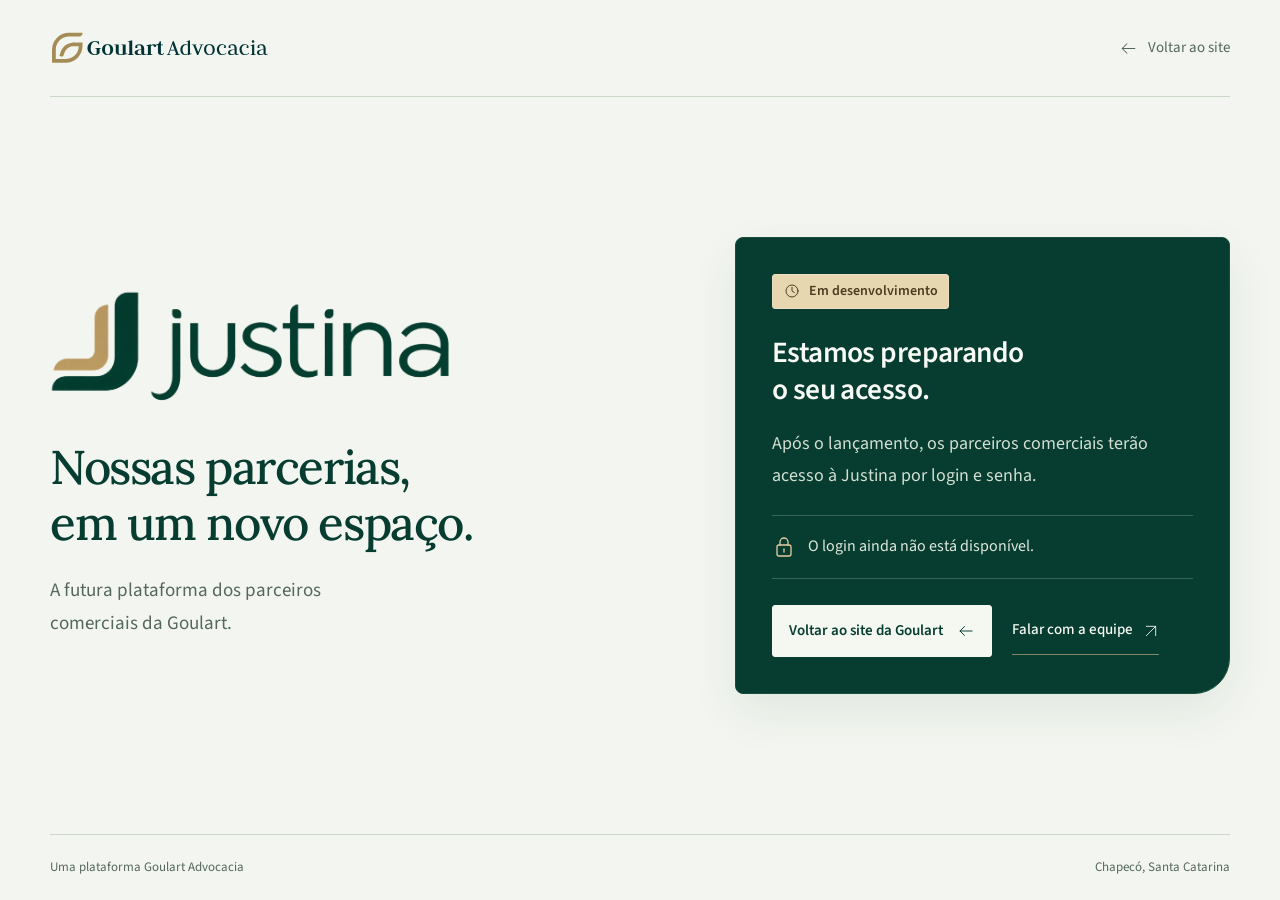
==== commit 7c5c1a68: "Use official Goulart vector branding" ====
--- a/justina.html
+++ b/justina.html
@@ -13,7 +13,7 @@
 <body class="justina-page">
 <a class="skip-link" href="#justina-content">Ir para o conteúdo</a>
 <header class="justina-header">
-  <a class="justina-goulart" href="index.html" aria-label="Voltar ao site da Goulart Advocacia"><img src="assets/goulart/logo-horizontal.svg" alt="" width="1200" height="240" decoding="async"></a>
+  <a class="justina-goulart" href="index.html" aria-label="Voltar ao site da Goulart Advocacia"><img src="assets/goulart/logo-horizontal.svg?v=2" alt="" width="324" height="51" decoding="async"></a>
   <a class="justina-back" href="index.html"><svg aria-hidden="true" viewBox="0 0 24 24"><path d="M20 12H4m6-6-6 6 6 6"/></svg>Voltar ao site</a>
 </header>
 <main class="justina-main" id="justina-content" tabindex="-1">
--- a/styles.css
+++ b/styles.css
@@ -154,6 +154,7 @@
 .office .section-label:before { background: var(--bronze); }
 .office-heading { margin-bottom: 64px; }
 .office-identity h2 { max-width: 20ch; }
+.office-seal { display: block; width: clamp(112px,10vw,144px); height: auto; margin-top: 36px; }
 .office-introduction { padding-top: 48px; }
 .office-introduction>p { color: var(--on-dark-muted); font-size: 18px; line-height: 1.8; max-width: 47ch; }
 .office-introduction>p:first-child { color: var(--on-dark); font-size: 20px; line-height: 1.65; }
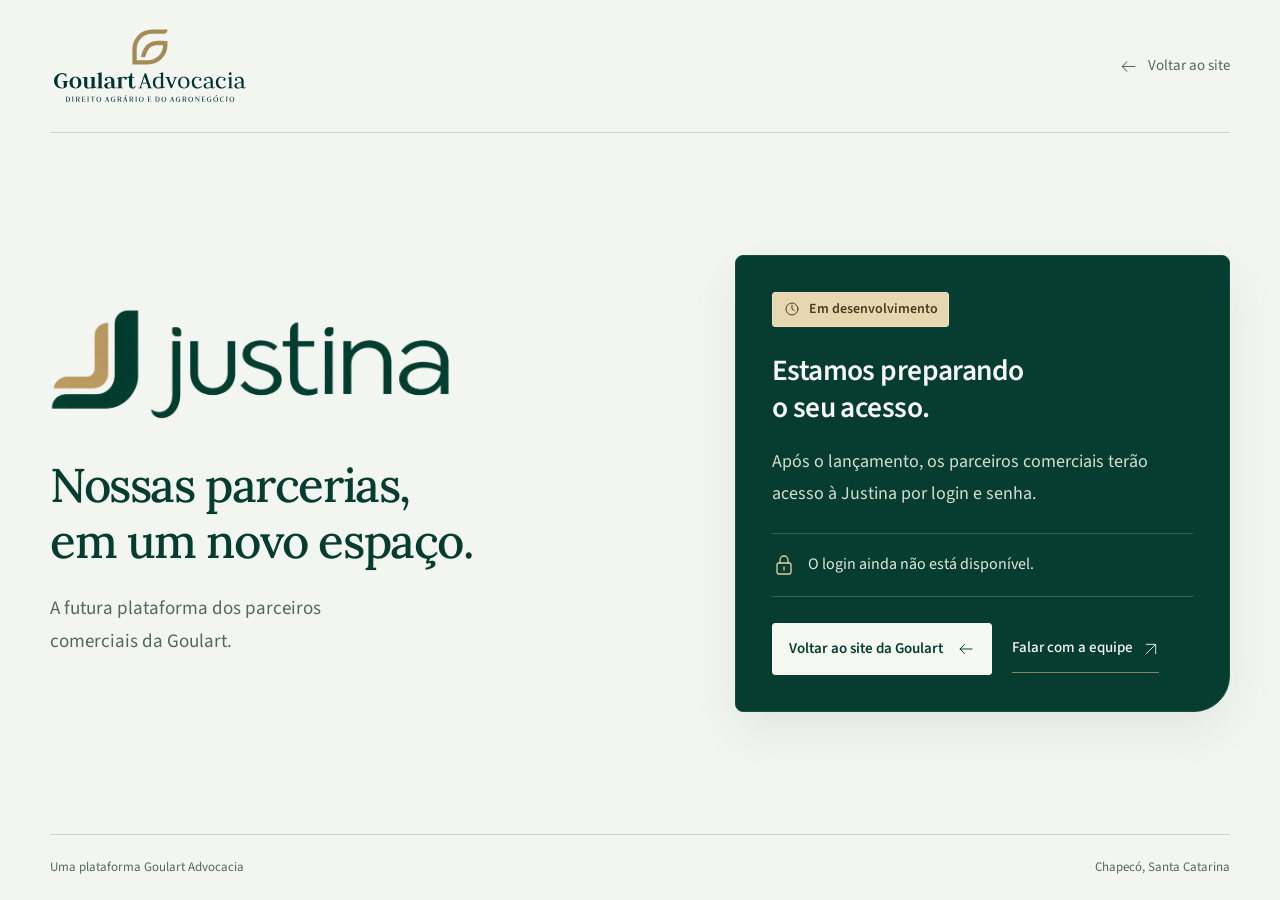
==== commit 1f04f7b1: "Use supplied logo signatures in header and footer" ====
--- a/justina.html
+++ b/justina.html
@@ -8,12 +8,12 @@
   <link rel="icon" type="image/png" href="assets/justina/icone.png">
   <link rel="preload" href="assets/fonts/lora-500.ttf" as="font" type="font/ttf" crossorigin>
   <link rel="preload" href="assets/fonts/source-sans-3-400.ttf" as="font" type="font/ttf" crossorigin>
-  <link rel="stylesheet" href="styles.css?v=18">
+  <link rel="stylesheet" href="styles.css?v=20">
 </head>
 <body class="justina-page">
 <a class="skip-link" href="#justina-content">Ir para o conteúdo</a>
 <header class="justina-header">
-  <a class="justina-goulart" href="index.html" aria-label="Voltar ao site da Goulart Advocacia"><img src="assets/goulart/logo-horizontal.svg?v=2" alt="" width="324" height="51" decoding="async"></a>
+  <a class="justina-goulart" href="index.html" aria-label="Voltar ao site da Goulart Advocacia"><img src="assets/goulart/logo-completa.svg?v=3" alt="" width="346" height="138" decoding="async"></a>
   <a class="justina-back" href="index.html"><svg aria-hidden="true" viewBox="0 0 24 24"><path d="M20 12H4m6-6-6 6 6 6"/></svg>Voltar ao site</a>
 </header>
 <main class="justina-main" id="justina-content" tabindex="-1">
--- a/styles.css
+++ b/styles.css
@@ -716,33 +716,33 @@
   .justina-return { padding: 14px; font-size: 14px; gap: 10px; }
 }
 
-/* Goulart signage redrawn as self-contained vector artwork. */
+/* Official Goulart signatures traced from the supplied vector PDF. */
 .brand { display: inline-flex; align-items: center; flex-shrink: 0; }
-.brand-navbar { width: 280px; min-height: 56px; }
+.brand-navbar { width: 205px; min-height: 82px; }
 .brand-logo,.brand-signature,.justina-goulart>img { display: block; width: 100%; height: auto; }
 .brand-logo-dark { display: none; }
 .header.is-scrolled .brand-logo-light { display: none; }
 .header.is-scrolled .brand-logo-dark { display: block; }
 .header.is-menu-open .brand-logo-light { display: block; }
 .header.is-menu-open .brand-logo-dark { display: none; }
-.brand-footer { width: min(100%,360px); }
+.brand-footer { width: min(100%,220px); }
 .footer-positioning { margin-top: 24px; }
-.justina-goulart { display: inline-flex; align-items: center; width: 220px; min-height: 44px; flex-shrink: 0; }
+.justina-goulart { display: inline-flex; align-items: center; width: 200px; min-height: 80px; flex-shrink: 0; }
 @media (min-width: 1024px) and (max-width: 1150px) {
-  .brand-navbar { width: 248px; min-height: 50px; }
+  .brand-navbar { width: 190px; min-height: 76px; }
 }
 @media (max-width: 1023px) {
-  .brand-navbar { width: 232px; min-height: 47px; }
+  .brand-navbar { width: 185px; min-height: 74px; }
 }
 @media (max-width: 760px) {
-  .brand-navbar { width: 200px; min-height: 40px; }
-  .brand-footer { width: min(100%,340px); }
+  .brand-navbar { width: 165px; min-height: 66px; }
+  .brand-footer { width: min(100%,200px); }
 }
 @media (max-width: 600px) {
-  .justina-goulart { width: 180px; }
+  .justina-goulart { width: 165px; min-height: 66px; }
 }
 @media (max-width: 370px) {
-  .brand-navbar { width: 160px; min-height: 34px; }
+  .brand-navbar { width: 140px; min-height: 56px; }
   .justina-header { gap: 16px; }
-  .justina-goulart { width: 142px; }
-}
+  .justina-goulart { width: 140px; min-height: 56px; }
+}
